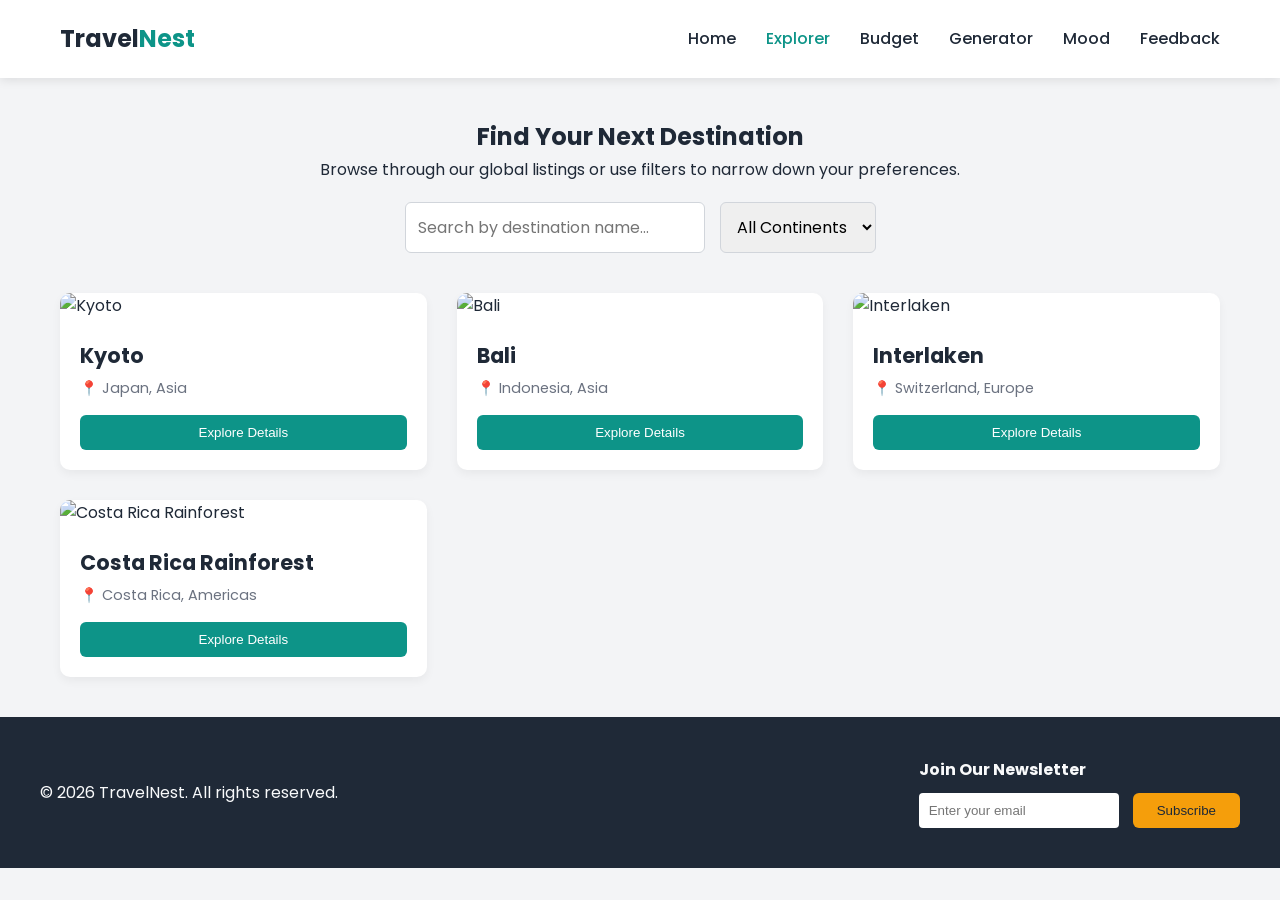
==== explorer.html @ 822fc0e1 "Finalised Web page" ====
<!DOCTYPE html>
<html lang="en">
<head>
    <meta charset="UTF-8">
    <meta name="viewport" content="width=device-width, initial-scale=1.0">
    <title>Explore Destinations - TravelNest</title>
    <link rel="preconnect" href="https://fonts.googleapis.com">
    <link rel="preconnect" href="https://fonts.gstatic.com" crossorigin>
    <link href="https://fonts.googleapis.com/css2?family=Poppins:wght@300;400;500;600;700&display=swap" rel="stylesheet">
    <link rel="stylesheet" href="css/style.css">
</head>
<body>

    <header class="site-header">
        <div class="header-container">
            <a href="index.html" class="logo">Travel<span>Nest</span></a>
            <nav class="main-nav" id="mainNav">
                <ul>
                    <li><a href="index.html">Home</a></li>
                    <li><a href="explorer.html" class="active">Explorer</a></li>
                    <li><a href="budget.html">Budget</a></li>
                    <li><a href="generator.html">Generator</a></li>
                    <li><a href="mood.html">Mood</a></li>
                    <li><a href="feedback.html">Feedback</a></li>
                </ul>
            </nav>
            <button class="menu-toggle" id="menuToggle" aria-label="Toggle navigation">
                <span class="bar"></span><span class="bar"></span><span class="bar"></span>
            </button>
        </div>
    </header>

    <main class="content-wrapper container-explorer">
        <section class="explorer-intro">
            <h2>Find Your Next Destination</h2>
            <p>Browse through our global listings or use filters to narrow down your preferences.</p>
            
            <div class="filter-panel">
                <input type="text" id="searchInput" placeholder="Search by destination name...">
                
                <select id="continentFilter">
                    <option value="all">All Continents</option>
                    <option value="Asia">Asia</option>
                    <option value="Europe">Europe</option>
                    <option value="Americas">Americas</option>
                </select>
            </div>
        </section>

        <section class="cards-grid" id="destinationsGrid">
            </section>
    </main>

    <footer class="site-footer">
        <div class="footer-container">
            <p>&copy; 2026 TravelNest. All rights reserved.</p>
            <div class="newsletter-form">
                <h4>Join Our Newsletter</h4>
                <form id="newsletterForm">
                    <input type="email" placeholder="Enter your email" required id="newsletterEmail">
                    <button type="submit" class="btn btn-secondary">Subscribe</button>
                </form>
            </div>
        </div>
    </footer>

    <script src="js/data.js" defer></script>
    <script src="js/main.js" defer></script>
    <script src="js/explorer.js" defer></script>
</body>
</html>
---- css/style.css ----
/* ==========================================================================
   1. DESIGN SYSTEM VARIABLES & BASE RESETS
   ========================================================================== */
:root {
    --primary-color: #0d9488;    
    --secondary-color: #f59e0b;  
    --text-color-dark: #1f2937; 
    --text-color-light: #f9fafb;
    --bg-light: #f3f4f6;        
    --bg-card: #ffffff;         
 
    --max-width: 1200px;
    --transition-speed: 0.3s;
}

* {
    margin: 0;
    padding: 0;
    box-sizing: border-box;
}

body {
    font-family: 'Poppins', sans-serif;
    color: var(--text-color-dark);
    background-color: var(--bg-light);
    line-height: 1.6;
}

/* ==========================================================================
   2. REUSABLE UTILITIES & REUSABLE BUTTONS
   ========================================================================== */
.btn {
    display: inline-block;
    padding: 10px 24px;
    border-radius: 6px;
    font-weight: 500;
    text-decoration: none;
    cursor: pointer;
    transition: background var(--transition-speed), transform var(--transition-speed);
    border: none;
}

.btn-primary {
    background-color: var(--primary-color);
    color: white;
}

.btn-primary:hover {
    background-color: #0f766e;
    transform: translateY(-2px);
}

.btn-secondary {
    background-color: var(--secondary-color);
    color: var(--text-color-dark);
}

.btn-secondary:hover {
    background-color: #d97706;
    transform: translateY(-2px);
}

/* ==========================================================================
   3. HEADER & NAVIGATION LAYOUT (FLEXBOX)
   ========================================================================== */
.site-header {
    background-color: var(--bg-card);
    box-shadow: 0 2px 10px rgba(0,0,0,0.1);
    position: sticky;
    top: 0;
    z-index: 1000;
}

.header-container {
    display: flex;
    justify-content: space-between;
    align-items: center;
    max-width: var(--max-width);
    margin: 0 auto;
    padding: 20px;
}

.logo {
    font-size: 1.5rem;
    font-weight: 700;
    text-decoration: none;
    color: var(--text-color-dark);
}

.logo span {
    color: var(--primary-color);
}

.main-nav ul {
    display: flex;
    list-style: none;
    gap: 30px;
}

.main-nav a {
    text-decoration: none;
    color: var(--text-color-dark);
    font-weight: 500;
    transition: color var(--transition-speed);
}

.main-nav a:hover, .main-nav a.active {
    color: var(--primary-color);
}

/* Hamburger Hidden on Desktop */
.menu-toggle {
    display: none;
    flex-direction: column;
    gap: 5px;
    background: transparent;
    border: none;
    cursor: pointer;
}

.menu-toggle .bar {
    width: 25px;
    height: 3px;
    background-color: var(--text-color-dark);
    border-radius: 3px;
}

/* ==========================================================================
   4. BASIC HERO SECTION (For home page layout)
   ========================================================================== */
.hero {
    min-height: 60vh;
    background: linear-gradient(rgba(0,0,0,0.5), rgba(0,0,0,0.5)), url('../assets/images/hero-bg.jpg') no-repeat center center/cover;
    background-color: #2c3e50; /* Fallback color if image is missing */
    display: flex;
    flex-direction: column;
    justify-content: center;
    align-items: center;
    text-align: center;
    color: var(--text-color-light);
    padding: 20px;
}

.hero h1 {
    font-size: 2.5rem;
    margin-bottom: 15px;
}

.hero p {
    font-size: 1.2rem;
    margin-bottom: 25px;
    max-width: 600px;
}

/* ==========================================================================
   5. FOOTER & NEWSLETTER LAYOUT
   ========================================================================== */
.site-footer {
    background-color: var(--text-color-dark);
    color: var(--text-color-light);
    padding: 40px 20px;
    margin-top: 40px;
}

.footer-container {
    display: flex;
    justify-content: space-between;
    align-items: center;
    flex-wrap: wrap;
    max-width: var(--max-width);
    margin: 0 auto;
    gap: 20px;
}

.newsletter-form h4 {
    margin-bottom: 10px;
}

.newsletter-form input {
    padding: 10px;
    border-radius: 4px;
    border: none;
    margin-right: 10px;
    width: 200px;
}

/* ==========================================================================
   6. RESPONSIVE DESIGN (Media Queries for Mobile)
   ========================================================================== */
@media (max-width: 768px) {
    .menu-toggle {
        display: flex; 
    }

    .main-nav {
        display: none; 
        width: 100%;
        position: absolute;
        top: 100%;
        left: 0;
        background-color: var(--bg-card);
        padding: 20px;
        box-shadow: 0 4px 6px rgba(0,0,0,0.1);
    }
    
    .main-nav.open {
        display: block; 
    }

    .main-nav ul {
        flex-direction: column;
        gap: 15px;
    }

    .header-container {
        position: relative;
    }

    .footer-container {
        flex-direction: column;
        text-align: center;
    }
    
    .newsletter-form input {
        margin-bottom: 10px;
        width: 100%;
    }
}

/* ==========================================================================
   7. DESTINATION OF THE DAY (CSS GRID)
   ========================================================================== */
.daily-destination-section {
    max-width: var(--max-width);
    margin: 60px auto;
    padding: 0 20px;
}

.section-title {
    text-align: center;
    margin-bottom: 40px;
}

.section-title h2 {
    font-size: 2rem;
    color: var(--text-color-dark);
}

/* CSS Grid layout: Left text, Right image */
.daily-grid-container {
    display: grid;
    grid-template-columns: 1fr 1fr; /* Two columns of equal width */
    gap: 40px;
    background-color: var(--bg-card);
    padding: 40px;
    border-radius: 12px;
    box-shadow: 0 4px 15px rgba(0,0,0,0.05);
    align-items: center;
}

.daily-text-content h3 {
    font-size: 1.8rem;
    margin-bottom: 5px;
}

.badge {
    display: inline-block;
    background-color: #e0f2fe;
    color: #0369a1;
    padding: 4px 12px;
    border-radius: 20px;
    font-size: 0.85rem;
    font-weight: 600;
    margin-bottom: 15px;
}

.daily-text-content .description {
    font-size: 1.05rem;
    margin-bottom: 20px;
    color: #4b5563;
}

.daily-text-content ul {
    list-style-type: "📍 ";
    padding-left: 20px;
}

.daily-text-content li {
    margin-bottom: 8px;
    font-weight: 500;
}

.responsive-img {
    width: 100%;
    height: 350px;
    object-fit: cover; /* Prevents image stretching */
    border-radius: 8px;
    box-shadow: 0 4px 10px rgba(0,0,0,0.1);
}

/* Responsive adjustment: Stack into 1 column on mobile screens */
@media (max-width: 768px) {
    .daily-grid-container {
        grid-template-columns: 1fr; /* Swaps to a single column stack */
        gap: 20px;
        padding: 20px;
    }
}

/* ==========================================================================
   8. DESTINATION EXPLORER CARDS GRID
   ========================================================================== */
.container-explorer {
    max-width: var(--max-width);
    margin: 40px auto;
    padding: 0 20px;
}

.explorer-intro {
    text-align: center;
    margin-bottom: 40px;
}

.filter-panel {
    display: flex;
    justify-content: center;
    gap: 15px;
    margin-top: 20px;
    flex-wrap: wrap;
}

.filter-panel input, .filter-panel select {
    padding: 12px;
    border: 1px solid #d1d5db;
    border-radius: 6px;
    font-size: 1rem;
    font-family: inherit;
    outline: none;
}

.filter-panel input {
    width: 300px;
}

.cards-grid {
    display: grid;
    grid-template-columns: repeat(auto-fill, minmax(280px, 1fr)); 
    gap: 30px;
    margin-top: 20px;
}

.destination-card {
    background-color: var(--bg-card);
    border-radius: 10px;
    overflow: hidden; 
    box-shadow: 0 4px 10px rgba(0,0,0,0.05);
    transition: transform var(--transition-speed), box-shadow var(--transition-speed);
}

/* Subtle, smooth hover elevation animations */
.destination-card:hover {
    transform: translateY(-5px);
    box-shadow: 0 10px 20px rgba(0,0,0,0.1);
}

.card-img {
    width: 100%;
    height: 200px;
    object-fit: cover;
}

.card-body {
    padding: 20px;
}

.card-body h3 {
    font-size: 1.3rem;
    margin-bottom: 5px;
}

.card-body .location {
    font-size: 0.9rem;
    color: #6b7280;
    margin-bottom: 15px;
}

.card-btn {
    width: 100%;
    text-align: center;
}

.no-results {
    grid-column: 1 / -1;
    text-align: center;
    font-size: 1.2rem;
    color: #6b7280;
    padding: 40px;
}

/* ==========================================================================
   10. TRIP BUDGET PLANNER LAYOUT SYSTEM
   ========================================================================== */
.container-budget {
    max-width: var(--max-width);
    margin: 40px auto;
    padding: 0 20px;
}

.budget-intro {
    text-align: center;
    margin-bottom: 40px;
}

.budget-grid {
    display: grid;
    grid-template-columns: 1fr 1fr; 
    gap: 40px;
    align-items: start;
}

.budget-card-wrapper {
    background-color: var(--bg-card);
    padding: 30px;
    border-radius: 10px;
    box-shadow: 0 4px 12px rgba(0,0,0,0.05);
}

.budget-card-wrapper h3 {
    margin-bottom: 20px;
    color: var(--text-color-dark);
    border-bottom: 2px solid var(--bg-light);
    padding-bottom: 8px;
}

.form-control {
    margin-bottom: 20px;
    display: flex;
    flex-direction: column;
    gap: 8px;
}

.form-control label {
    font-weight: 500;
    font-size: 0.95rem;
}

.form-control input {
    padding: 12px;
    border: 1px solid #d1d5db;
    border-radius: 6px;
    font-size: 1rem;
    font-family: inherit;
    outline: none;
    transition: border-color var(--transition-speed);
}

.form-control input:focus {
    border-color: var(--primary-color);
}

.form-btn {
    width: 100%;
    text-align: center;
    padding: 12px;
}

.result-card {
    opacity: 0;
    transform: translateY(10px);
    transition: opacity 0.4s ease, transform 0.4s ease;
    pointer-events: none; 
}

.result-card.visible {
    opacity: 1;
    transform: translateY(0);
    pointer-events: auto;
}

.result-stat {
    display: flex;
    justify-content: space-between;
    align-items: center;
    padding: 12px 0;
    border-bottom: 1px dashed #e5e7eb;
}

.cost-highlight {
    font-size: 1.6rem;
    color: var(--primary-color);
}

.status-badge {
    padding: 4px 12px;
    border-radius: 4px;
    font-size: 0.85rem;
    font-weight: 600;
}
.status-low { background-color: #dcfce7; color: #166534; }
.status-moderate { background-color: #fef3c7; color: #92400e; }
.status-luxury { background-color: #fee2e2; color: #991b1b; }

.progress-container {
    margin-top: 25px;
}
.progress-container p {
    font-weight: 500;
    font-size: 0.9rem;
    margin-bottom: 8px;
    color: #4b5563;
}
.progress-track {
    width: 100%;
    height: 12px;
    background-color: var(--bg-light);
    border-radius: 6px;
    overflow: hidden;
}
.progress-bar-fill {
    width: 0%; 
    height: 100%;
    background-color: var(--primary-color);
    border-radius: 6px;
    transition: width 0.6s cubic-bezier(0.4, 0, 0.2, 1); 
}
.progress-labels {
    display: flex;
    justify-content: space-between;
    font-size: 0.75rem;
    color: #9ca3af;
    margin-top: 6px;
}

.success-alert {
    color: #166534;
    font-size: 0.9rem;
    margin-top: 10px;
    text-align: center;
    font-weight: 500;
}

@media (max-width: 768px) {
    .budget-grid {
        grid-template-columns: 1fr; 
        gap: 20px;
    }
}

/* ==========================================================================
   11. RANDOM TRIP GENERATOR & WISHLIST MODULE STYLING
   ========================================================================== */
.container-generator {
    max-width: var(--max-width);
    margin: 40px auto;
    padding: 0 20px;
}

.generator-intro {
    text-align: center;
    margin-bottom: 40px;
}

.generator-grid {
    display: grid;
    grid-template-columns: 1.2fr 0.8fr; 
    gap: 40px;
    align-items: start;
}

.card-wrapper {
    background-color: var(--bg-card);
    padding: 30px;
    border-radius: 10px;
    box-shadow: 0 4px 12px rgba(0,0,0,0.05);
}

.card-wrapper h3 {
    margin-bottom: 15px;
    color: var(--text-color-dark);
    border-bottom: 2px solid var(--bg-light);
    padding-bottom: 8px;
}

.instruction-text {
    color: #6b7280;
    font-size: 0.95rem;
    margin-bottom: 20px;
}

.gen-action-btn {
    width: 100%;
    padding: 14px;
    font-size: 1.05rem;
    margin-bottom: 25px;
}

.placeholder-text {
    text-align: center;
    color: #9ca3af;
    font-style: italic;
    padding: 30px 0;
}

.surprise-card {
    border: 1px solid #e5e7eb;
    border-radius: 8px;
    overflow: hidden;
    background-color: #fbcfe820; 
}

.surprise-img {
    width: 100%;
    height: 220px;
    object-fit: cover;
}

.surprise-info {
    padding: 20px;
}

.surprise-info h4 {
    font-size: 1.3rem;
    margin-bottom: 5px;
}

.wishlist-add-btn {
    width: 100%;
    margin-top: 15px;
    background-color: #db2777; 
    color: white;
}
.wishlist-add-btn:hover {
    background-color: #be185d;
}

.wishlist-items-container {
    display: flex;
    flex-direction: column;
    gap: 12px;
    margin-top: 15px;
}

.wishlist-item-row {
    display: flex;
    justify-content: space-between;
    align-items: center;
    background-color: var(--bg-light);
    padding: 12px 20px;
    border-radius: 6px;
    border-left: 4px solid #db2777; 
}

.wish-item-meta {
    display: flex;
    flex-direction: column;
}

.wish-item-meta strong {
    font-size: 1rem;
    color: var(--text-color-dark);
}

.wish-item-meta span {
    font-size: 0.8rem;
    color: #6b7280;
}

.remove-wish-btn {
    background: transparent;
    border: none;
    font-size: 1.6rem;
    color: #9ca3af;
    cursor: pointer;
    transition: color var(--transition-speed);
    line-height: 1;
}

.remove-wish-btn:hover {
    color: #dc2626;
}

.animated-fade-in {
    animation: simpleFadeIn 0.5s ease forwards;
}

@keyframes simpleFadeIn {
    from {
        opacity: 0;
        transform: translateY(8px);
    }
    to {
        opacity: 1;
        transform: translateY(0);
    }
}

@media (max-width: 768px) {
    .generator-grid {
        grid-template-columns: 1fr;
        gap: 20px;
    }
}

/* ==========================================================================
   12. TRAVEL MOOD & TIMELINE TRACKER MODULE
   ========================================================================== */
.container-mood {
    max-width: var(--max-width);
    margin: 40px auto;
    padding: 0 20px;
}

.mood-intro {
    text-align: center;
    margin-bottom: 40px;
}

.mood-grid {
    display: grid;
    grid-template-columns: 0.82fr 1.18fr; 
    gap: 40px;
    align-items: start;
}

/* Sound Control Panels Styles */
.sound-controls-container {
    display: flex;
    flex-direction: column;
    gap: 20px;
    margin-top: 20px;
}

.sound-card {
    display: flex;
    align-items: center;
    gap: 20px;
    background-color: var(--bg-light);
    padding: 15px 20px;
    border-radius: 8px;
    border: 2px solid transparent;
    transition: all var(--transition-speed);
}

.sound-card.playing {
    border-color: var(--primary-color);
    background-color: #f0fdfa; 
    box-shadow: 0 4px 10px rgba(13, 148, 136, 0.1);
}

.sound-icon {
    font-size: 2rem;
}

.sound-card h4 {
    flex-grow: 1;
    font-size: 1.05rem;
}

.audio-notice {
    font-size: 0.75rem;
    color: #9ca3af;
    margin-top: 20px;
    text-align: center;
}

.itinerary-form-layout {
    background-color: var(--bg-light);
    padding: 20px;
    border-radius: 8px;
    margin-bottom: 25px;
}

.form-row-split {
    display: flex;
    gap: 15px;
}

.activity-input-grow {
    flex-grow: 1;
}

.itinerary-form-layout select {
    padding: 12px;
    border: 1px solid #d1d5db;
    border-radius: 6px;
    font-size: 1rem;
    font-family: inherit;
    background-color: white;
    outline: none;
}

.itinerary-list-output {
    display: flex;
    flex-direction: column;
    gap: 12px;
}

.itinerary-item-row {
    display: flex;
    justify-content: space-between;
    align-items: center;
    padding: 14px 20px;
    border-radius: 6px;
    background-color: white;
    border: 1px solid #e5e7eb;
    transition: all var(--transition-speed) ease;
}

.itinerary-item-row.task-done {
    opacity: 0.5;
    background-color: #f9fafb;
    border-left: 4px solid #9ca3af;
}

.itinerary-item-row.task-done .activity-text {
    text-decoration: line-through;
    color: #9ca3af;
}

.itinerary-meta {
    display: flex;
    align-items: center;
    gap: 15px;
    flex-grow: 1;
}

.day-indicator {
    background-color: #f3f4f6;
    padding: 2px 10px;
    border-radius: 4px;
    font-size: 0.8rem;
    font-weight: 600;
    color: var(--text-color-dark);
    white-space: nowrap;
}

.activity-text {
    font-weight: 500;
    color: var(--text-color-dark);
    font-size: 0.95rem;
}

.itinerary-actions {
    display: flex;
    align-items: center;
    gap: 15px;
}

.task-toggle-check {
    width: 18px;
    height: 18px;
    cursor: pointer;
    accent-color: var(--primary-color);
}

.delete-itinerary-btn {
    background: transparent;
    border: none;
    font-size: 1.5rem;
    color: #9ca3af;
    cursor: pointer;
    transition: color var(--transition-speed);
}
.delete-itinerary-btn:hover {
    color: #dc2626;
}

@media (max-width: 768px) {
    .mood-grid {
        grid-template-columns: 1fr;
        gap: 25px;
    }
    .form-row-split {
        flex-direction: column;
        gap: 0;
    }
}
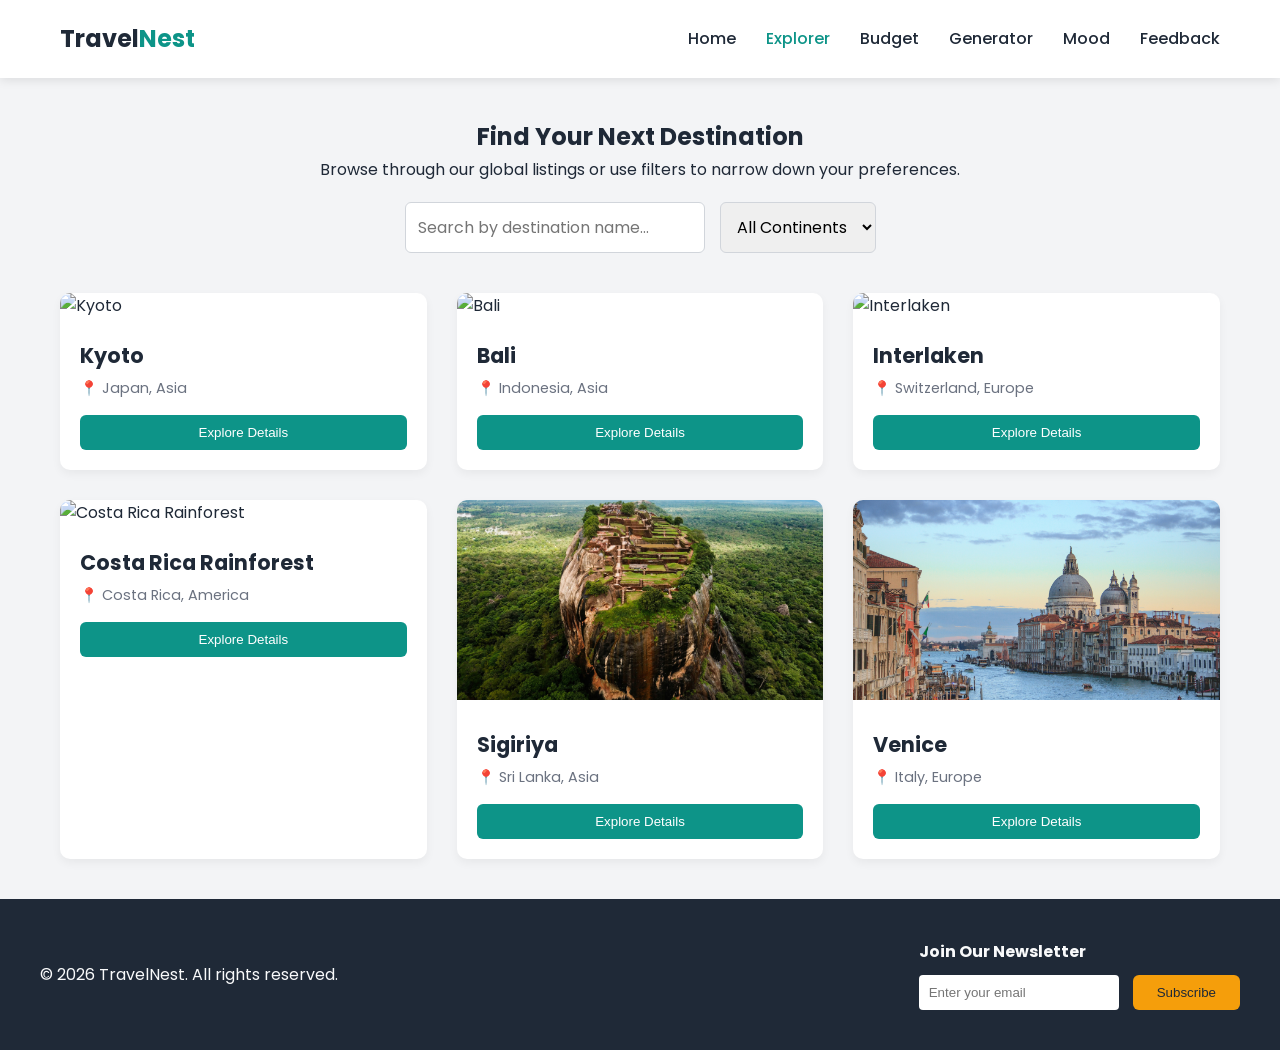
==== commit 978a2b3f: "Finalised 2.1" ====
--- a/explorer.html
+++ b/explorer.html
@@ -42,7 +42,7 @@
                     <option value="all">All Continents</option>
                     <option value="Asia">Asia</option>
                     <option value="Europe">Europe</option>
-                    <option value="Americas">Americas</option>
+                    <option value="Americas">America</option>
                 </select>
             </div>
         </section>
--- a/css/style.css
+++ b/css/style.css
@@ -130,7 +130,7 @@
    ========================================================================== */
 .hero {
     min-height: 60vh;
-    background: linear-gradient(rgba(0,0,0,0.5), rgba(0,0,0,0.5)), url('../assets/images/hero-bg.jpg') no-repeat center center/cover;
+    background: linear-gradient(rgba(0,0,0,0.5), rgba(0,0,0,0.5)), url('../assets/images/hero-bg.png') no-repeat center center/cover;
     background-color: #2c3e50; /* Fallback color if image is missing */
     display: flex;
     flex-direction: column;
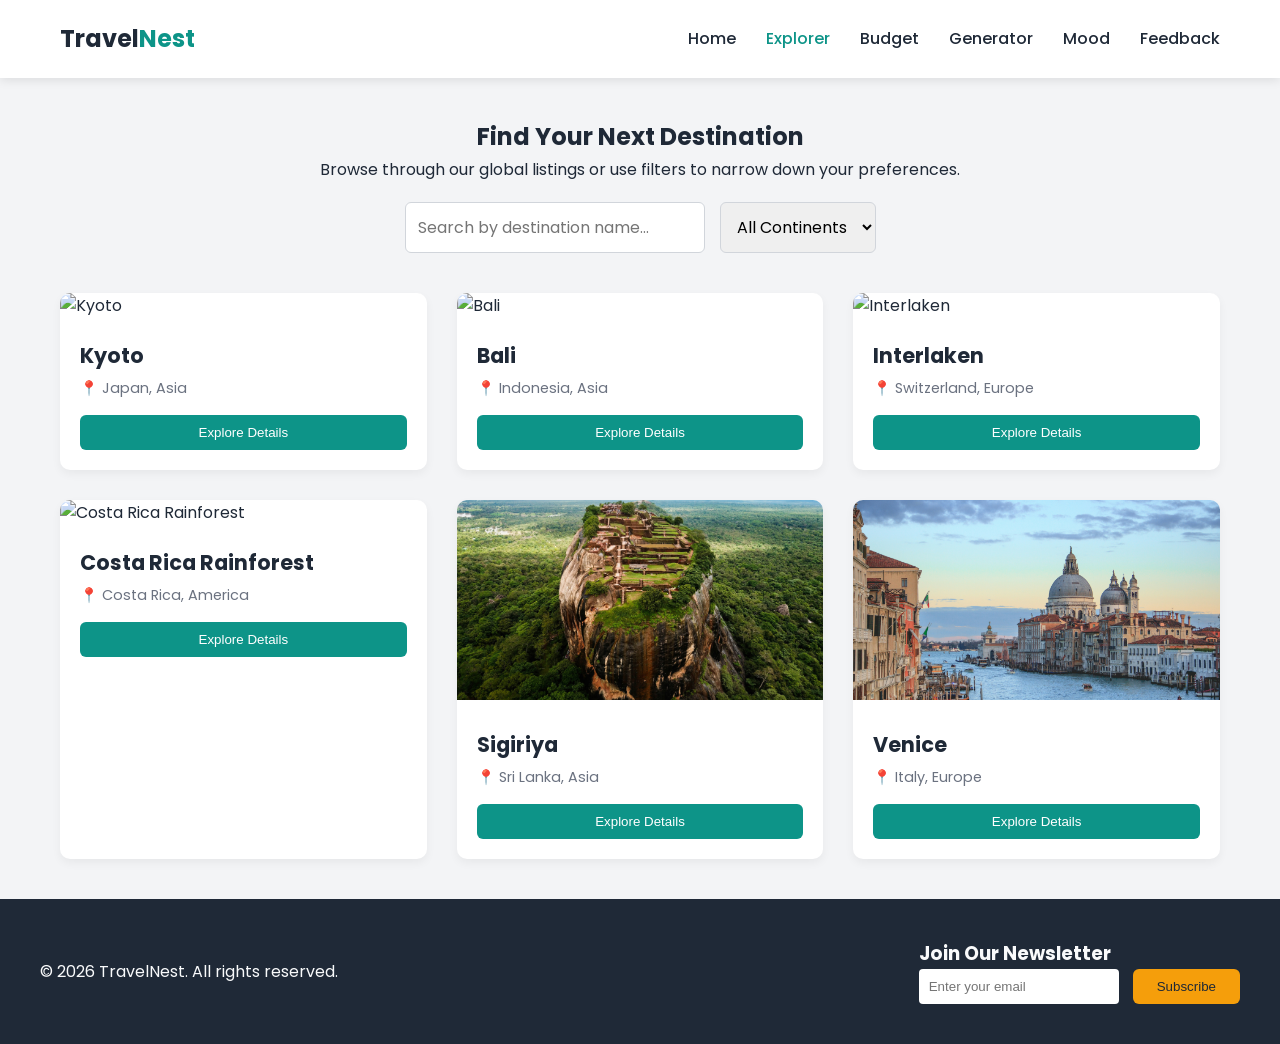
==== commit 1ce90fe3: "code and audio" ====
--- a/explorer.html
+++ b/explorer.html
@@ -55,7 +55,7 @@
         <div class="footer-container">
             <p>&copy; 2026 TravelNest. All rights reserved.</p>
             <div class="newsletter-form">
-                <h4>Join Our Newsletter</h4>
+                <h3>Join Our Newsletter</h3>
                 <form id="newsletterForm">
                     <input type="email" placeholder="Enter your email" required id="newsletterEmail">
                     <button type="submit" class="btn btn-secondary">Subscribe</button>
